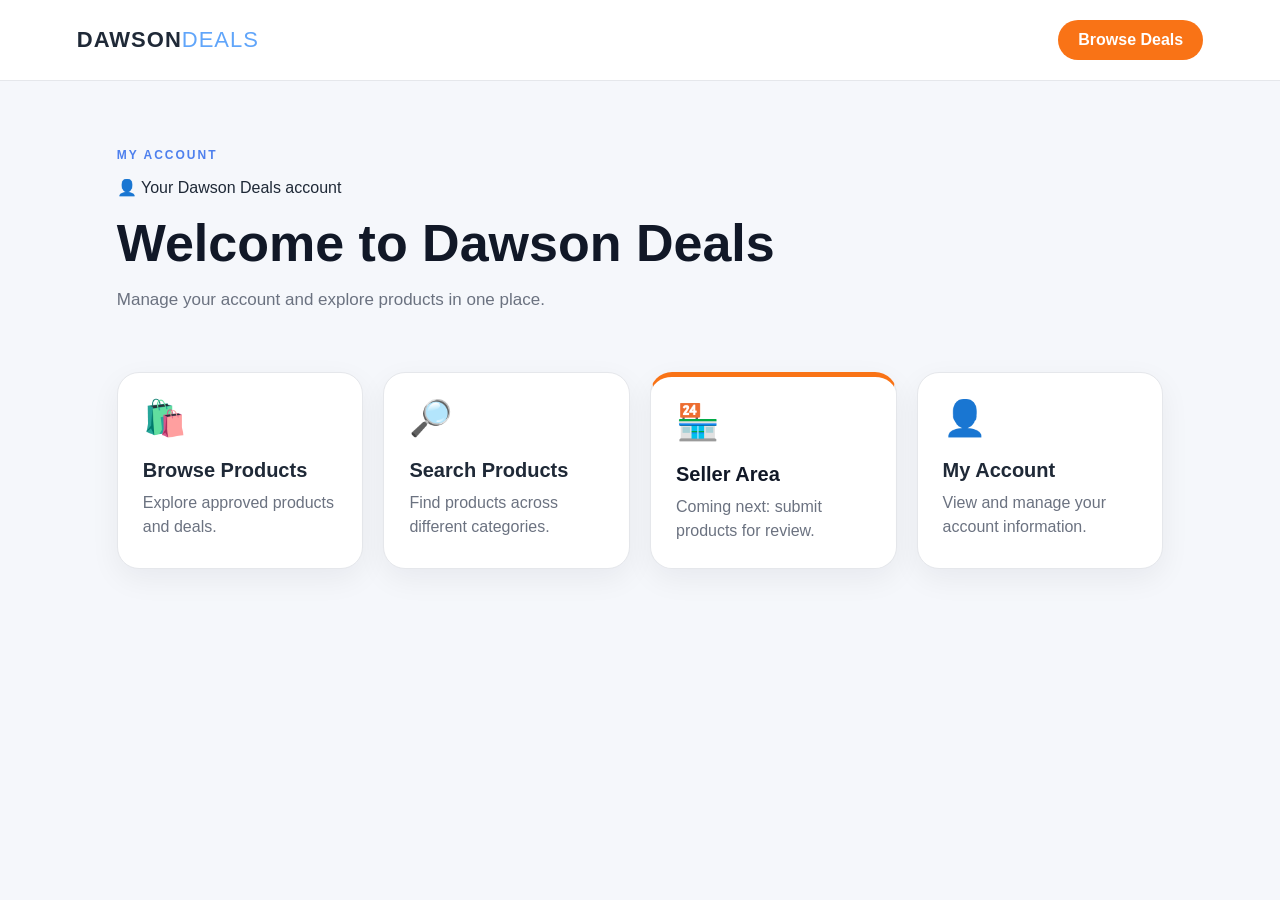
==== dashboard.html @ 533ed41a "Update dashboard.html" ====
<!DOCTYPE html>
<html lang="en">
<head>
  <meta charset="UTF-8">
  <meta name="viewport" content="width=device-width, initial-scale=1.0">

  <title>My Account | Dawson Deals</title>

  <link rel="stylesheet" href="style.css">
</head>

<body>

  <main class="dashboard-page">

    <header class="dashboard-header">

      <div class="logo">
        DAWSON<span>DEALS</span>
      </div>

      <a href="index.html" class="nav-btn">
        Browse Deals
      </a>

    </header>

    <section class="dashboard-welcome">

      <p class="eyebrow">MY ACCOUNT</p>
<p class="account-status">
  👤 Your Dawson Deals account
</p>
      <h1>Welcome to Dawson Deals</h1>

      <p>
        Manage your account and explore products in one place.
      </p>

    </section>

    <section class="dashboard-grid">

      <a href="index.html" class="dashboard-card">
        <span>🛍️</span>
        <h2>Browse Products</h2>
        <p>Explore approved products and deals.</p>
      </a>

      <a href="#" class="dashboard-card">
        <span>🔎</span>
        <h2>Search Products</h2>
        <p>Find products across different categories.</p>
      </a>

      <a href="#" class="dashboard-card seller-card">
        <span>🏪</span>
        <h2>Seller Area</h2>
        <p>Coming next: submit products for review.</p>
      </a>

      <a href="#" class="dashboard-card">
        <span>👤</span>
        <h2>My Account</h2>
        <p>View and manage your account information.</p>
      </a>

    </section>

  </main>

</body>
</html>
---- style.css ----
/* =========================
ADD PRODUCT PAGE
========================= */

.add-product-page {
min-height: 100vh;
background: #f5f7fb;
padding-bottom: 50px;
}

.add-product-box {
width: 100%;
max-width: 700px;
margin: 45px auto 25px;
padding: 35px;
background: white;
border: 1px solid #e5e7eb;
border-radius: 24px;
box-shadow: 0 15px 45px rgba(17,24,39,.08);
}

.add-product-box .eyebrow {
color: var(--orange);
}

.add-product-box h1 {
margin: 8px 0 10px;
color: var(--dark);
font-size: 38px;
}

.add-product-intro {
color: var(--muted);
line-height: 1.6;
margin-bottom: 28px;
}

#productForm {
display: flex;
flex-direction: column;
gap: 9px;
}

#productForm label {
margin-top: 9px;
font-size: 14px;
font-weight: 800;
color: #374151;
}

#productForm input,
#productForm select,
#productForm textarea {
width: 100%;
box-sizing: border-box;
padding: 14px;
border: 1px solid #d1d5db;
border-radius: 12px;
background: white;
font-size: 15px;
outline: none;
}

#productForm textarea {
resize: vertical;
}

#productForm input:focus,
#productForm select:focus,
#productForm textarea:focus {
border-color: var(--blue);
box-shadow: 0 0 0 3px rgba(37,99,235,.12);
}

#productForm button {
margin-top: 18px;
border: 0;
padding: 15px;
border-radius: 12px;
background: var(--orange);
color: white;
font-size: 15px;
font-weight: 800;
cursor: pointer;
}

#productForm button:hover {
background: #ea580c;
}

.pending-notice {
margin-top: 22px;
padding: 16px;
border-radius: 14px;
background: #fff7ed;
color: #9a3412;
line-height: 1.5;
font-size: 14px;
}

.seller-add-btn {
display: inline-block;
margin-top: 15px;
padding: 13px 20px;
border-radius: 12px;
background: var(--orange);
color: white;
text-decoration: none;
font-weight: 800;
}

.seller-add-btn:hover {
background: #ea580c;
}

@media(max-width:600px) {
.add-product-box {
margin: 25px 5% 20px;
padding: 25px 20px;
}

.add-product-box h1 {
font-size: 30px;
}
}3/* =========================
SELLER DASHBOARD
========================= */

.seller-page {
min-height: 100vh;
background: #f5f7fb;
padding-bottom: 60px;
}

.seller-header {
display: flex;
justify-content: space-between;
align-items: center;
padding: 20px 6%;
background: white;
border-bottom: 1px solid #e5e7eb;
}

.seller-welcome {
max-width: 1100px;
margin: auto;
padding: 55px 6% 30px;
}

.seller-welcome .eyebrow {
color: var(--orange);
}

.seller-welcome h1 {
font-size: clamp(32px, 6vw, 50px);
margin: 10px 0;
color: var(--dark);
}

.seller-welcome p:last-child {
max-width: 700px;
color: var(--muted);
line-height: 1.6;
font-size: 17px;
}

.seller-dashboard {
max-width: 1100px;
margin: auto;
padding: 15px 6% 40px;
display: grid;
grid-template-columns: repeat(3, 1fr);
gap: 20px;
}

.seller-card {
background: white;
padding: 28px;
border-radius: 22px;
border: 1px solid #e5e7eb;
box-shadow: 0 10px 30px rgba(17,24,39,.06);
}

.seller-card > span {
display: block;
font-size: 34px;
margin-bottom: 18px;
}

.seller-card h2 {
margin: 0 0 10px;
color: var(--dark);
}

.seller-card p {
color: var(--muted);
line-height: 1.5;
}

.seller-card button {
margin-top: 10px;
border: 0;
padding: 13px 20px;
border-radius: 12px;
background: var(--orange);
color: white;
font-weight: 800;
cursor: pointer;
}

.seller-card button:hover {
background: #ea580c;
}

.status-number {
margin-top: 18px;
font-size: 30px;
font-weight: 900;
color: var(--blue);
}

.seller-note {
max-width: 1100px;
margin: 10px auto 35px;
padding: 30px 6%;
}

.seller-note h2 {
color: var(--dark);
margin-bottom: 20px;
}

.seller-steps {
display: grid;
grid-template-columns: repeat(4, 1fr);
gap: 15px;
}

.seller-steps div {
background: white;
padding: 20px;
border-radius: 18px;
border: 1px solid #e5e7eb;
}

.seller-steps b {
color: var(--orange);
font-size: 20px;
}

.seller-steps p {
color: var(--muted);
line-height: 1.5;
}

@media(max-width:900px) {
.seller-dashboard {
grid-template-columns: 1fr;
}

.seller-steps {
grid-template-columns: repeat(2, 1fr);
}
}

@media(max-width:600px) {
.seller-header {
padding: 17px 5%;
}

.seller-welcome {
padding: 40px 5% 20px;
}

.seller-dashboard {
padding: 10px 5% 30px;
}

.seller-note {
padding: 20px 5%;
}

.seller-steps {
grid-template-columns: 1fr;
}
}/* =========================
ACCOUNT WELCOME SECTION
========================= */

.account-welcome {
max-width: 900px;
margin: 30px auto 10px;
padding: 35px 25px;
text-align: center;
background: linear-gradient(135deg, #ffffff, #f0f6ff);
border: 1px solid #e5e7eb;
border-radius: 24px;
box-shadow: 0 12px 35px rgba(17,24,39,.08);
}

.account-welcome .eyebrow {
color: var(--blue);
margin-bottom: 8px;
}

.account-welcome h2 {
margin: 8px 0;
color: var(--dark);
font-size: 30px;
}

.account-welcome > p:not(.eyebrow) {
color: var(--muted);
margin: 0 auto 22px;
line-height: 1.5;
}

.account-actions {
display: flex;
justify-content: center;
gap: 12px;
flex-wrap: wrap;
}

.account-btn {
display: inline-block;
padding: 13px 24px;
border-radius: 12px;
text-decoration: none;
font-weight: 800;
transition: transform .2s ease, box-shadow .2s ease;
}

.login-btn {
background: var(--blue);
color: white;
}

.signup-btn {
background: var(--orange);
color: white;
}

.account-btn:hover {
transform: translateY(-2px);
box-shadow: 0 8px 20px rgba(17,24,39,.12);
}

@media(max-width:600px) {
.account-welcome {
margin: 20px 5% 10px;
padding: 28px 18px;
}

.account-welcome h2 {
font-size: 25px;
}

.account-actions {
flex-direction: column;
}

.account-btn {
width: 100%;
}
}/* =========================
   PROFESSIONAL DASHBOARD
========================= */

.dashboard-page {
  min-height: 100vh;
  background: #f5f7fb;
}

.dashboard-header {
  display: flex;
  justify-content: space-between;
  align-items: center;
  padding: 20px 6%;
  background: white;
  border-bottom: 1px solid #e5e7eb;
  position: sticky;
  top: 0;
  z-index: 10;
}

.dashboard-welcome {
  max-width: 1200px;
  margin: auto;
  padding: 55px 6% 30px;
}

.dashboard-welcome .eyebrow {
  color: var(--blue);
}

.dashboard-welcome h1 {
  font-size: clamp(32px, 6vw, 52px);
  margin: 10px 0;
  color: var(--dark);
}

.dashboard-welcome p:last-child {
  color: var(--muted);
  font-size: 17px;
}

.dashboard-grid {
  max-width: 1200px;
  margin: auto;
  padding: 15px 6% 70px;

  display: grid;
  grid-template-columns: repeat(4, 1fr);
  gap: 20px;
}

.dashboard-card {
  background: white;
  color: var(--text);
  text-decoration: none;
  padding: 25px;
  min-height: 190px;
  border-radius: 22px;
  border: 1px solid #e5e7eb;
  box-shadow: 0 10px 30px rgba(17, 24, 39, .06);

  transition:
    transform .2s ease,
    box-shadow .2s ease;
}

.dashboard-card:hover {
  transform: translateY(-5px);
  box-shadow: 0 16px 38px rgba(37, 99, 235, .13);
}

.dashboard-card > span {
  display: block;
  font-size: 35px;
  margin-bottom: 20px;
}

.dashboard-card h2 {
  margin: 0 0 9px;
  font-size: 20px;
}

.dashboard-card p {
  margin: 0;
  color: var(--muted);
  line-height: 1.5;
}

.dashboard-card.seller-card {
  border-top: 5px solid var(--orange);
}

.dashboard-card.seller-card > span {
  color: var(--orange);
}

@media (max-width: 900px) {
  .dashboard-grid {
    grid-template-columns: repeat(2, 1fr);
  }
}

@media (max-width: 600px) {
  .dashboard-header {
    padding: 17px 5%;
  }

  .dashboard-header .nav-btn {
    padding: 9px 13px;
    font-size: 13px;
  }

  .dashboard-welcome {
    padding: 40px 5% 20px;
  }

  .dashboard-grid {
    grid-template-columns: 1fr;
    padding: 10px 5% 50px;
  }

  .dashboard-card {
    min-height: auto;
  }
}/* =========================
   ACCOUNT PAGES
========================= */

.auth-page {
  min-height: 100vh;
  display: flex;
  justify-content: center;
  align-items: center;
  padding: 30px 20px;
  background:
    radial-gradient(circle at 85% 15%, rgba(124, 58, 237, .18), transparent 30%),
    radial-gradient(circle at 15% 85%, rgba(37, 99, 235, .18), transparent 30%),
    #f5f7fb;
}

.auth-box {
  width: 100%;
  max-width: 480px;
  background: white;
  padding: 35px;
  border-radius: 25px;
  border: 1px solid #e5e7eb;
  box-shadow: 0 18px 50px rgba(17, 24, 39, .10);
}

.auth-logo {
  text-align: center;
  margin-bottom: 25px;
}

.auth-logo span {
  color: #2563eb;
  font-weight: 400;
}

.auth-box .eyebrow {
  text-align: center;
  color: #2563eb;
}

.auth-box h1 {
  text-align: center;
  margin: 10px 0;
  color: #111827;
}

.auth-subtitle {
  text-align: center;
  color: #6b7280;
  line-height: 1.5;
  margin-bottom: 28px;
}

#signupForm {
  display: flex;
  flex-direction: column;
  gap: 9px;
}

#signupForm label {
  font-size: 14px;
  font-weight: 700;
  color: #374151;
  margin-top: 7px;
}

#signupForm input {
  width: 100%;
  padding: 14px;
  border: 1px solid #d1d5db;
  border-radius: 12px;
  font-size: 15px;
  outline: none;
}

#signupForm input:focus {
  border-color: #2563eb;
  box-shadow: 0 0 0 3px rgba(37, 99, 235, .12);
}

#signupForm button {
  margin-top: 15px;
  border: 0;
  padding: 15px;
  border-radius: 12px;
  background: #2563eb;
  color: white;
  font-size: 15px;
  font-weight: 800;
  cursor: pointer;
}

#signupForm button:hover {
  background: #1d4ed8;
}

.auth-footer {
  text-align: center;
  color: #6b7280;
  margin-top: 22px;
}

.auth-footer a {
  color: #2563eb;
  font-weight: 800;
  text-decoration: none;
}

.back-home {
  display: block;
  text-align: center;
  margin-top: 18px;
  color: #374151;
  text-decoration: none;
  font-weight: 700;
}

@media (max-width: 550px) {
  .auth-box {
    padding: 25px 20px;
  }
}/* =========================
   SELLER SUBMISSION FORM
========================= */

.seller-section {
  background: #eef2ff;
  border-radius: 28px;
  margin-bottom: 50px;
}

.seller-box {
  max-width: 650px;
  margin: auto;
  background: white;
  padding: 28px;
  border-radius: 22px;
  border: 1px solid #e5e7eb;
  box-shadow: 0 12px 35px rgba(17, 24, 39, .08);
}

.seller-box h3 {
  margin-top: 0;
  font-size: 25px;
}

#productForm {
  display: flex;
  flex-direction: column;
  gap: 14px;
}

#productForm input,
#productForm select,
#productForm textarea {
  width: 100%;
  padding: 15px;
  border: 1px solid #d1d5db;
  border-radius: 12px;
  font-size: 15px;
  font-family: Arial, sans-serif;
  outline: none;
}

#productForm input:focus,
#productForm select:focus,
#productForm textarea:focus {
  border-color: var(--blue);
  box-shadow: 0 0 0 3px rgba(37, 99, 235, .12);
}

#productForm textarea {
  min-height: 130px;
  resize: vertical;
}

#productForm button {
  border: 0;
  padding: 15px;
  border-radius: 12px;
  background: var(--blue);
  color: white;
  font-weight: 800;
  font-size: 15px;
  cursor: pointer;
}

#productForm button:hover {
  background: var(--blue-dark);
}

.review-note {
  text-align: center;
  color: var(--muted);
  font-size: 13px;
  margin-bottom: 0;
}

@media (max-width: 750px) {
  .seller-box {
    padding: 20px;
  }
}/* =========================
   DAWSON DEALS HORIZONTAL SCROLL
========================= */

/* Categories */
.category-list {
  display: flex;
  gap: 15px;
  overflow-x: auto;
  padding: 5px 2px 15px;
  scroll-behavior: smooth;
  scroll-snap-type: x mandatory;
  scrollbar-width: none;
}

.category-list::-webkit-scrollbar {
  display: none;
}

.category {
  flex: 0 0 140px;
  min-width: 140px;
  scroll-snap-align: start;
}

/* Product cards */
.cards {
  display: flex;
  gap: 20px;
  overflow-x: auto;
  padding: 5px 4px 18px;
  scroll-behavior: smooth;
  scroll-snap-type: x mandatory;
  scrollbar-width: none;
}

.cards::-webkit-scrollbar {
  display: none;
}

.card {
  flex: 0 0 300px;
  scroll-snap-align: start;
}

/* Mobile */
@media (max-width: 750px) {
  .category {
    flex-basis: 125px;
    min-width: 125px;
  }

  .card {
    flex-basis: 285px;
  }
}/* =========================
   SEARCH BAR
========================= */

.search-box {
  display: flex;
  gap: 8px;
  max-width: 650px;
  margin: 25px 0 18px;
}

.search-box input {
  flex: 1;
  min-width: 0;
  padding: 15px 18px;
  border: 0;
  border-radius: 14px;
  outline: none;
  font-size: 15px;
}

.search-box button {
  border: 0;
  padding: 15px 20px;
  border-radius: 14px;
  background: var(--orange);
  color: white;
  font-weight: 800;
  cursor: pointer;
}

/* =========================
   CATEGORIES
========================= */

.category-list {
  display: grid;
  grid-template-columns: repeat(4, 1fr);
  gap: 15px;
}

.category {
  background: white;
  color: var(--text);
  text-decoration: none;
  border-radius: 18px;
  padding: 22px 15px;
  text-align: center;
  font-size: 30px;
  border: 1px solid #e5e7eb;
  box-shadow: 0 8px 25px rgba(17, 24, 39, .06);
  transition: transform .2s ease, box-shadow .2s ease;
}

.category span {
  display: block;
  margin-top: 9px;
  font-size: 14px;
  font-weight: 800;
}

.category:hover {
  transform: translateY(-4px);
  box-shadow: 0 12px 30px rgba(37, 99, 235, .15);
}

.category:nth-child(1) {
  border-top: 4px solid var(--blue);
}

.category:nth-child(2) {
  border-top: 4px solid var(--orange);
}

.category:nth-child(3) {
  border-top: 4px solid var(--green);
}

.category:nth-child(4) {
  border-top: 4px solid var(--purple);
}

.category:nth-child(5) {
  border-top: 4px solid var(--orange);
}

.category:nth-child(6) {
  border-top: 4px solid var(--blue);
}

.category:nth-child(7) {
  border-top: 4px solid var(--green);
}

.category:nth-child(8) {
  border-top: 4px solid var(--purple);
}

/* =========================
   MOBILE SEARCH + CATEGORIES
========================= */

@media (max-width: 750px) {

  .search-box {
    flex-direction: column;
  }

  .search-box input,
  .search-box button {
    width: 100%;
  }

  .category-list {
    display: flex;
    overflow-x: auto;
    gap: 12px;
    padding: 5px 2px 12px;
    scroll-behavior: smooth;
  }

  .category {
    min-width: 115px;
    flex-shrink: 0;
    padding: 18px 12px;
  }
}* {
  box-sizing: border-box;
}

:root {
  --blue: #2563eb;
  --blue-dark: #1d4ed8;
  --orange: #f97316;
  --green: #16a34a;
  --purple: #7c3aed;
  --dark: #111827;
  --text: #1f2937;
  --muted: #6b7280;
  --light: #f5f7fb;
  --white: #ffffff;
}

body {
  margin: 0;
  font-family: Arial, sans-serif;
  background: var(--light);
  color: var(--text);
}

/* =========================
   HERO
========================= */

.hero {
  min-height: 72vh;
  color: white;
  padding: 22px 6%;
  display: flex;
  flex-direction: column;
  background:
    radial-gradient(circle at 85% 20%, rgba(124, 58, 237, .7), transparent 30%),
    radial-gradient(circle at 15% 80%, rgba(37, 99, 235, .6), transparent 30%),
    linear-gradient(135deg, #111827, #1e3a8a);
}

nav {
  display: flex;
  justify-content: space-between;
  align-items: center;
}

.logo {
  font-weight: 900;
  letter-spacing: 1px;
  font-size: 22px;
}

.logo span {
  font-weight: 400;
  color: #60a5fa;
}

.nav-btn {
  color: white;
  background: var(--orange);
  text-decoration: none;
  padding: 11px 20px;
  border-radius: 30px;
  font-weight: 700;
}

.hero-content {
  max-width: 720px;
  margin: auto 0;
  padding: 55px 0;
}

.eyebrow {
  font-size: 12px;
  letter-spacing: 2px;
  font-weight: 800;
  opacity: .8;
}

.hero h1 {
  font-size: clamp(42px, 10vw, 78px);
  line-height: .98;
  margin: 16px 0;
}

.hero p {
  font-size: 18px;
  line-height: 1.6;
}

.cta {
  display: inline-block;
  margin-top: 12px;
  color: white;
  background: var(--blue);
  text-decoration: none;
  padding: 14px 22px;
  border-radius: 30px;
  font-weight: 800;
}

/* =========================
   SECTIONS
========================= */

.section {
  padding: 70px 6%;
  max-width: 1200px;
  margin: auto;
}

.section-title {
  text-align: center;
  max-width: 650px;
  margin: 0 auto 35px;
}

.section-title h2,
.join h2 {
  font-size: 38px;
  margin: 8px 0 12px;
}

.section-title p,
.join p {
  color: var(--muted);
  line-height: 1.6;
}

/* =========================
   PRODUCT CARDS
========================= */

.cards {
  display: grid;
  grid-template-columns: repeat(3, 1fr);
  gap: 20px;
}

.card {
  background: var(--white);
  border-radius: 22px;
  padding: 18px;
  box-shadow: 0 10px 35px rgba(17, 24, 39, .08);
  border: 1px solid #e5e7eb;
  transition: transform .2s ease, box-shadow .2s ease;
}

.card:hover {
  transform: translateY(-5px);
  box-shadow: 0 16px 40px rgba(37, 99, 235, .15);
}

.placeholder {
  height: 180px;
  border-radius: 16px;
  display: grid;
  place-items: center;
  font-size: 58px;
  background: linear-gradient(135deg, #dbeafe, #ede9fe);
}

.card h3 {
  font-size: 21px;
  margin: 18px 0 8px;
}

.card p {
  color: var(--muted);
  line-height: 1.5;
}

.card button {
  width: 100%;
  border: 0;
  border-radius: 12px;
  padding: 13px;
  background: var(--blue);
  color: white;
  font-weight: 700;
  cursor: pointer;
  transition: background .2s ease;
}

.card button:hover {
  background: var(--blue-dark);
}

/* Different category accents */

.card:nth-child(2) .placeholder {
  background: linear-gradient(135deg, #ffedd5, #fef3c7);
}

.card:nth-child(3) .placeholder {
  background: linear-gradient(135deg, #dcfce7, #dbeafe);
}

/* =========================
   HOW IT WORKS
========================= */

.how {
  background: #eef2ff;
}

.steps {
  display: grid;
  grid-template-columns: repeat(3, 1fr);
  gap: 20px;
}

.steps > div {
  background: white;
  border-radius: 20px;
  padding: 25px;
  border-top: 5px solid var(--blue);
}

.steps > div:nth-child(2) {
  border-top-color: var(--orange);
}

.steps > div:nth-child(3) {
  border-top-color: var(--green);
}

.steps b {
  color: var(--purple);
  font-size: 24px;
}

.steps p {
  color: var(--muted);
  line-height: 1.5;
}

/* =========================
   JOIN / FUTURE
========================= */

.join {
  text-align: center;
  background: white;
  border-radius: 28px;
  margin-bottom: 50px;
  border: 1px solid #e5e7eb;
}

/* =========================
   FOOTER
========================= */

footer {
  text-align: center;
  padding: 30px;
  background: var(--dark);
  color: white;
}

footer strong {
  color: #60a5fa;
}

footer p {
  color: #aaa;
  font-size: 13px;
}

/* =========================
   MOBILE
========================= */

@media (max-width: 750px) {

  .hero {
    min-height: 80vh;
    padding: 20px 5%;
  }

  .hero h1 {
    font-size: 48px;
  }

  .hero-content {
    padding: 35px 0;
  }

  .cards,
  .steps {
    grid-template-columns: 1fr;
  }

  .section {
    padding: 55px 5%;
  }

  .section-title h2,
  .join h2 {
    font-size: 32px;
  }

  .placeholder {
    height: 200px;
  }
}
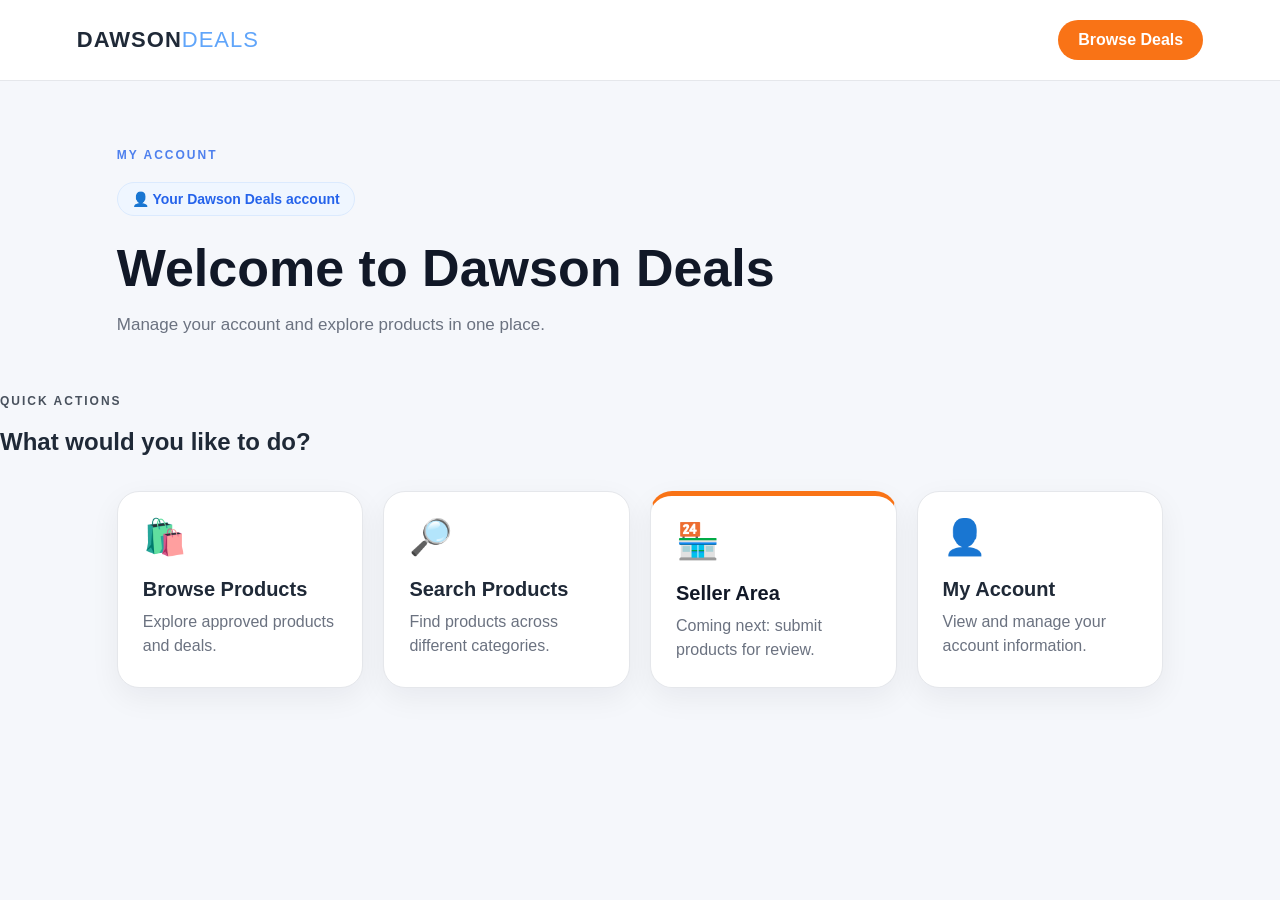
==== commit b166ca8e: "Update dashboard.html" ====
--- a/dashboard.html
+++ b/dashboard.html
@@ -38,7 +38,10 @@
       </p>
 
     </section>
-
+<div class="quick-actions-title">
+  <p class="eyebrow">QUICK ACTIONS</p>
+  <h2>What would you like to do?</h2>
+</div>
     <section class="dashboard-grid">
 
       <a href="index.html" class="dashboard-card">
--- a/style.css
+++ b/style.css
@@ -1,4 +1,18 @@
 /* =========================
+   ACCOUNT STATUS
+========================= */
+
+.account-status {
+  display: inline-block;
+  margin: 8px 0 12px;
+  padding: 8px 14px;
+  border-radius: 20px;
+  background: #eff6ff;
+  color: var(--blue);
+  font-size: 14px;
+  font-weight: 800;
+  border: 1px solid #dbeafe;
+}/* =========================
 ADD PRODUCT PAGE
 ========================= */
 
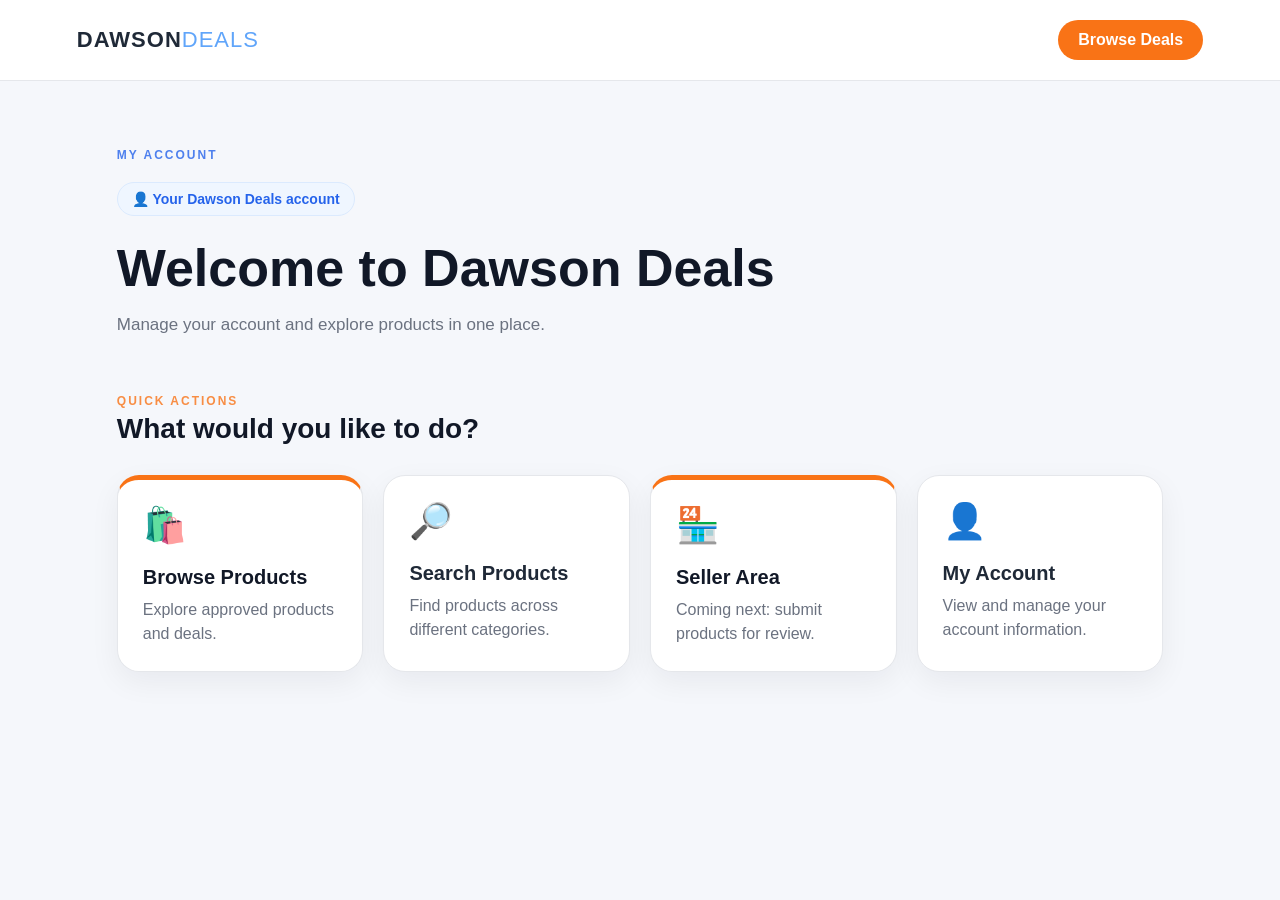
==== commit e0d8c70a: "Update dashboard.html" ====
--- a/dashboard.html
+++ b/dashboard.html
@@ -44,7 +44,7 @@
 </div>
     <section class="dashboard-grid">
 
-      <a href="index.html" class="dashboard-card">
+      <a href="seller.html" class="dashboard-card seller-card">
         <span>🛍️</span>
         <h2>Browse Products</h2>
         <p>Explore approved products and deals.</p>
--- a/style.css
+++ b/style.css
@@ -1,4 +1,33 @@
 /* =========================
+   QUICK ACTIONS
+========================= */
+
+.quick-actions-title {
+  max-width: 1200px;
+  margin: 10px auto 0;
+  padding: 0 6%;
+}
+
+.quick-actions-title .eyebrow {
+  color: var(--orange);
+  margin-bottom: 5px;
+}
+
+.quick-actions-title h2 {
+  margin: 0 0 15px;
+  color: var(--dark);
+  font-size: 28px;
+}
+
+@media(max-width:600px) {
+  .quick-actions-title {
+    padding: 0 5%;
+  }
+
+  .quick-actions-title h2 {
+    font-size: 24px;
+  }
+}/* =========================
    ACCOUNT STATUS
 ========================= */
 
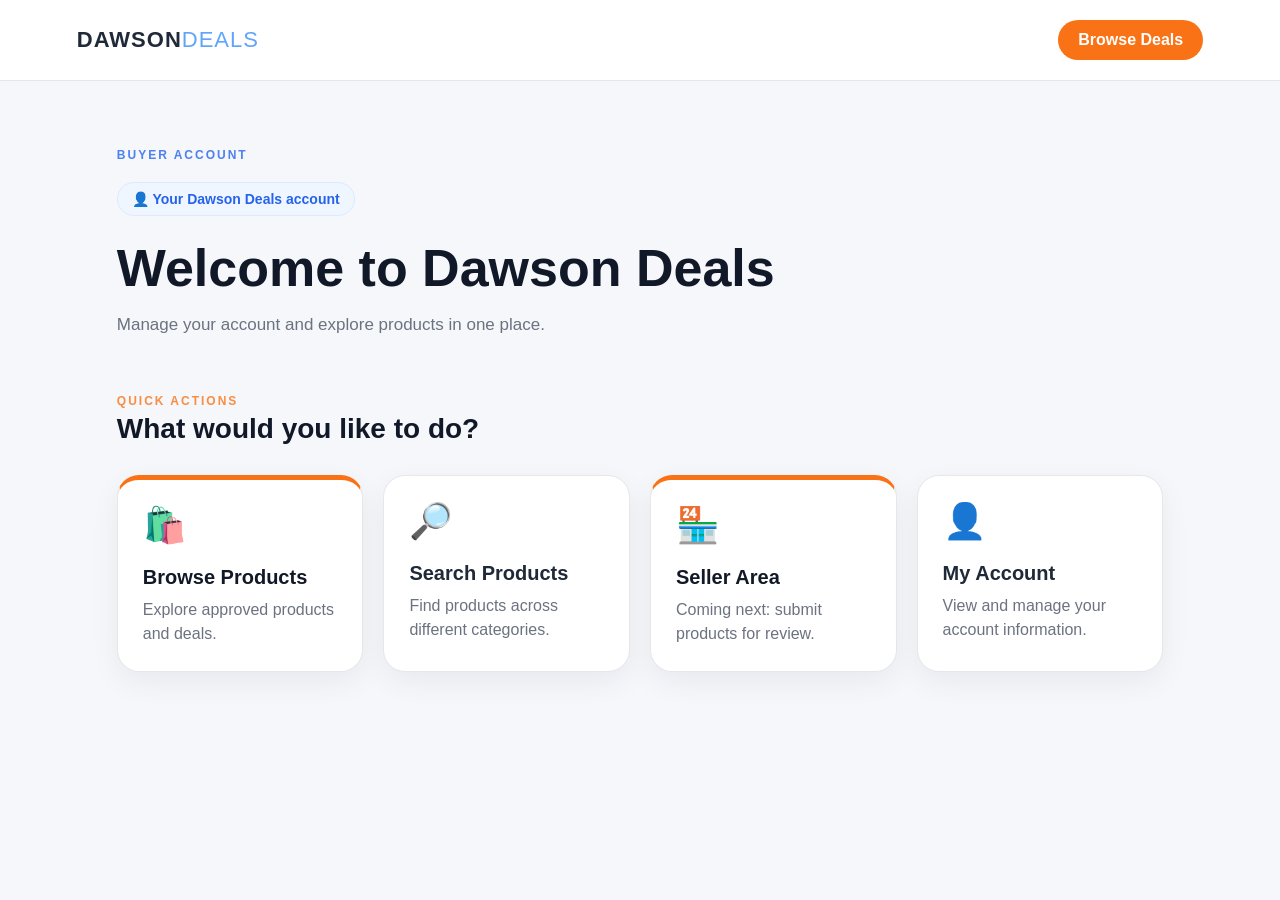
==== commit af18bcd0: "Update dashboard.html" ====
--- a/dashboard.html
+++ b/dashboard.html
@@ -27,7 +27,7 @@
 
     <section class="dashboard-welcome">
 
-      <p class="eyebrow">MY ACCOUNT</p>
+      <p class="eyebrow">BUYER ACCOUNT</p>
 <p class="account-status">
   👤 Your Dawson Deals account
 </p>
@@ -56,7 +56,7 @@
         <p>Find products across different categories.</p>
       </a>
 
-      <a href="#" class="dashboard-card seller-card">
+      <a href="seller.html" class="dashboard-card seller-card">
         <span>🏪</span>
         <h2>Seller Area</h2>
         <p>Coming next: submit products for review.</p>
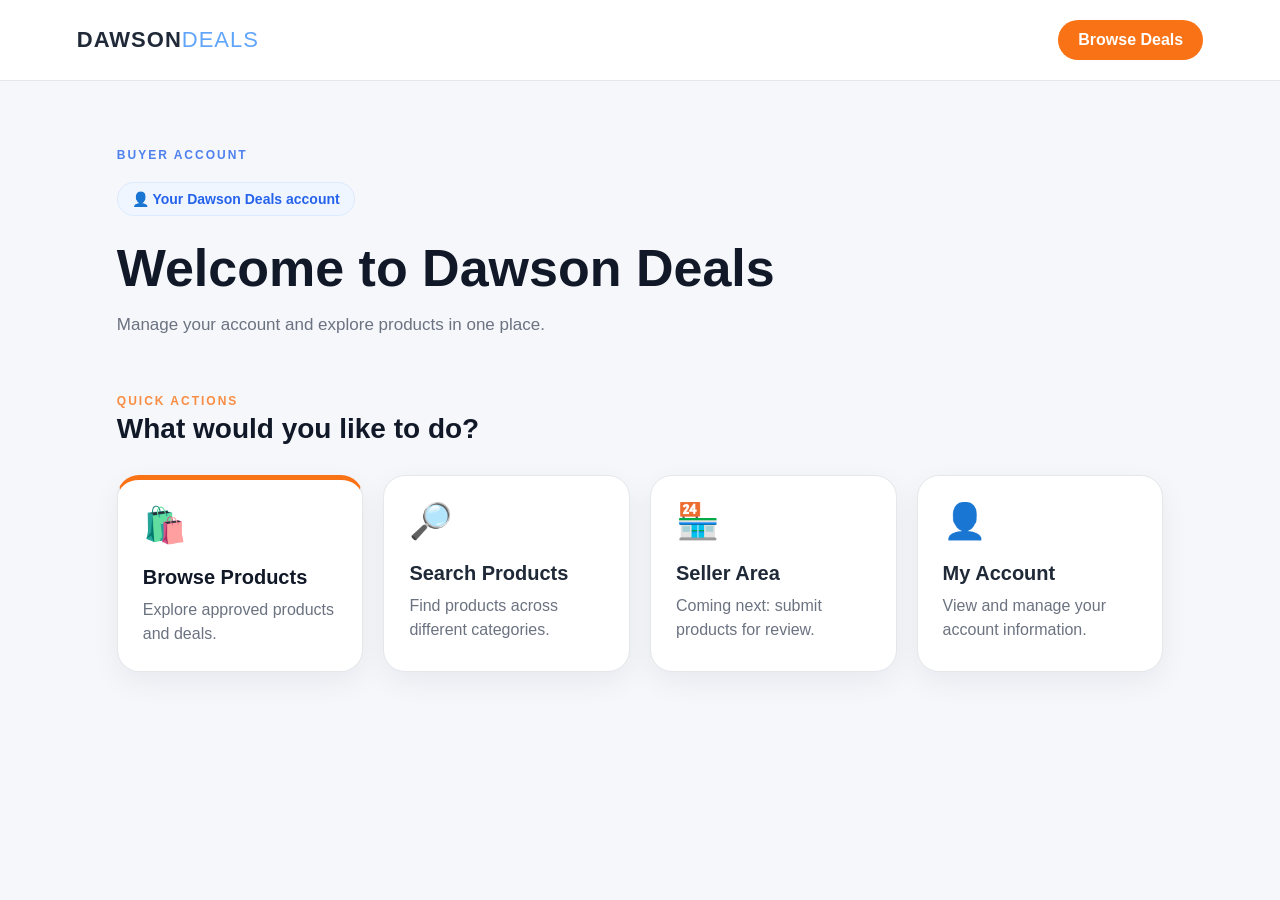
==== commit fed066e7: "Update dashboard.html" ====
--- a/dashboard.html
+++ b/dashboard.html
@@ -56,7 +56,7 @@
         <p>Find products across different categories.</p>
       </a>
 
-      <a href="seller.html" class="dashboard-card seller-card">
+      <a href="index.html" class="dashboard-card">
         <span>🏪</span>
         <h2>Seller Area</h2>
         <p>Coming next: submit products for review.</p>
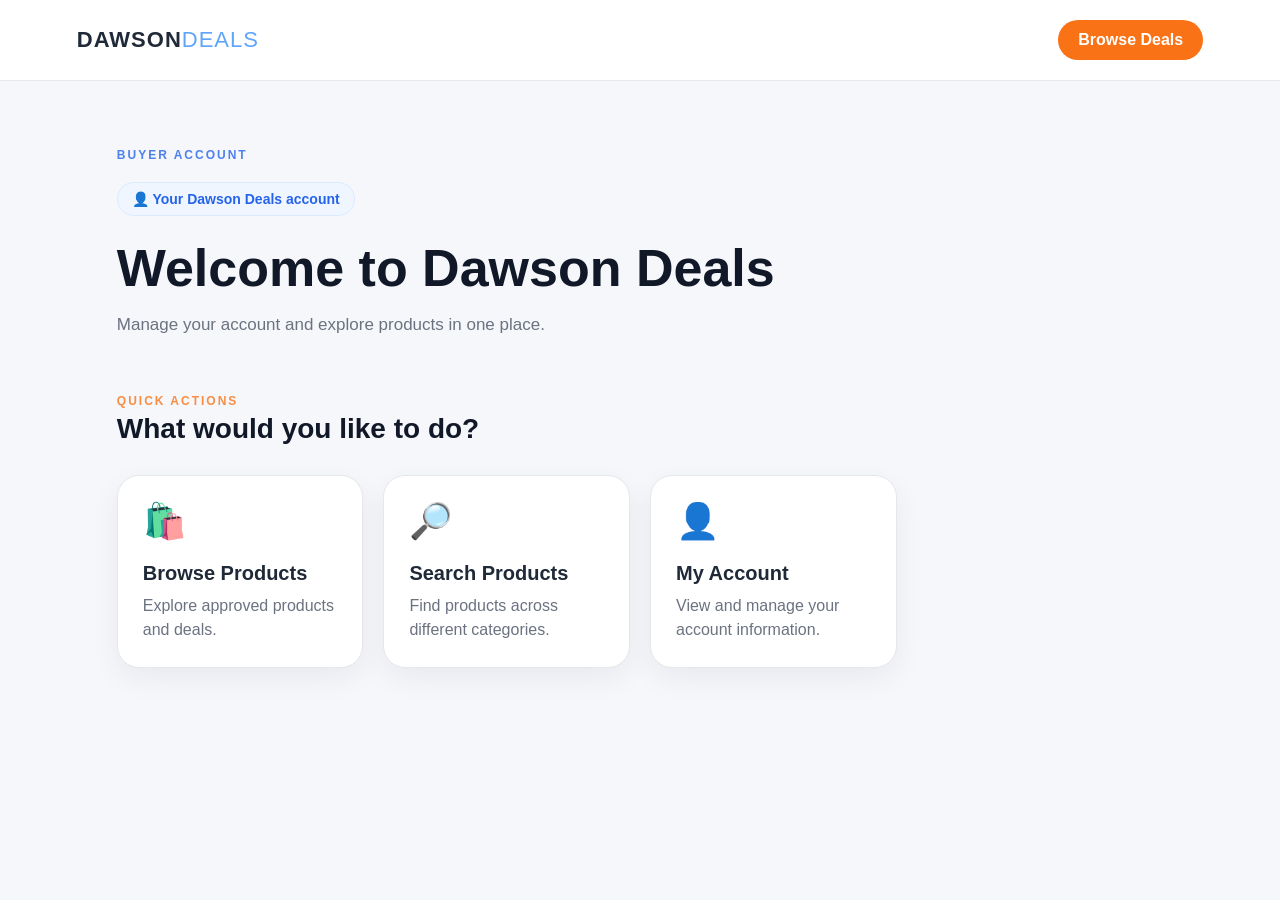
==== commit 9ced0255: "Update dashboard.html" ====
--- a/dashboard.html
+++ b/dashboard.html
@@ -44,25 +44,19 @@
 </div>
     <section class="dashboard-grid">
 
-      <a href="seller.html" class="dashboard-card seller-card">
+      <a href="index.html" class="dashboard-card">
         <span>🛍️</span>
         <h2>Browse Products</h2>
         <p>Explore approved products and deals.</p>
       </a>
 
-      <a href="#" class="dashboard-card">
+      <a href="index.html" class="dashboard-card">
         <span>🔎</span>
         <h2>Search Products</h2>
         <p>Find products across different categories.</p>
       </a>
 
-      <a href="index.html" class="dashboard-card">
-        <span>🏪</span>
-        <h2>Seller Area</h2>
-        <p>Coming next: submit products for review.</p>
-      </a>
-
-      <a href="#" class="dashboard-card">
+      <a href="profile.html" class="dashboard-card">
         <span>👤</span>
         <h2>My Account</h2>
         <p>View and manage your account information.</p>
